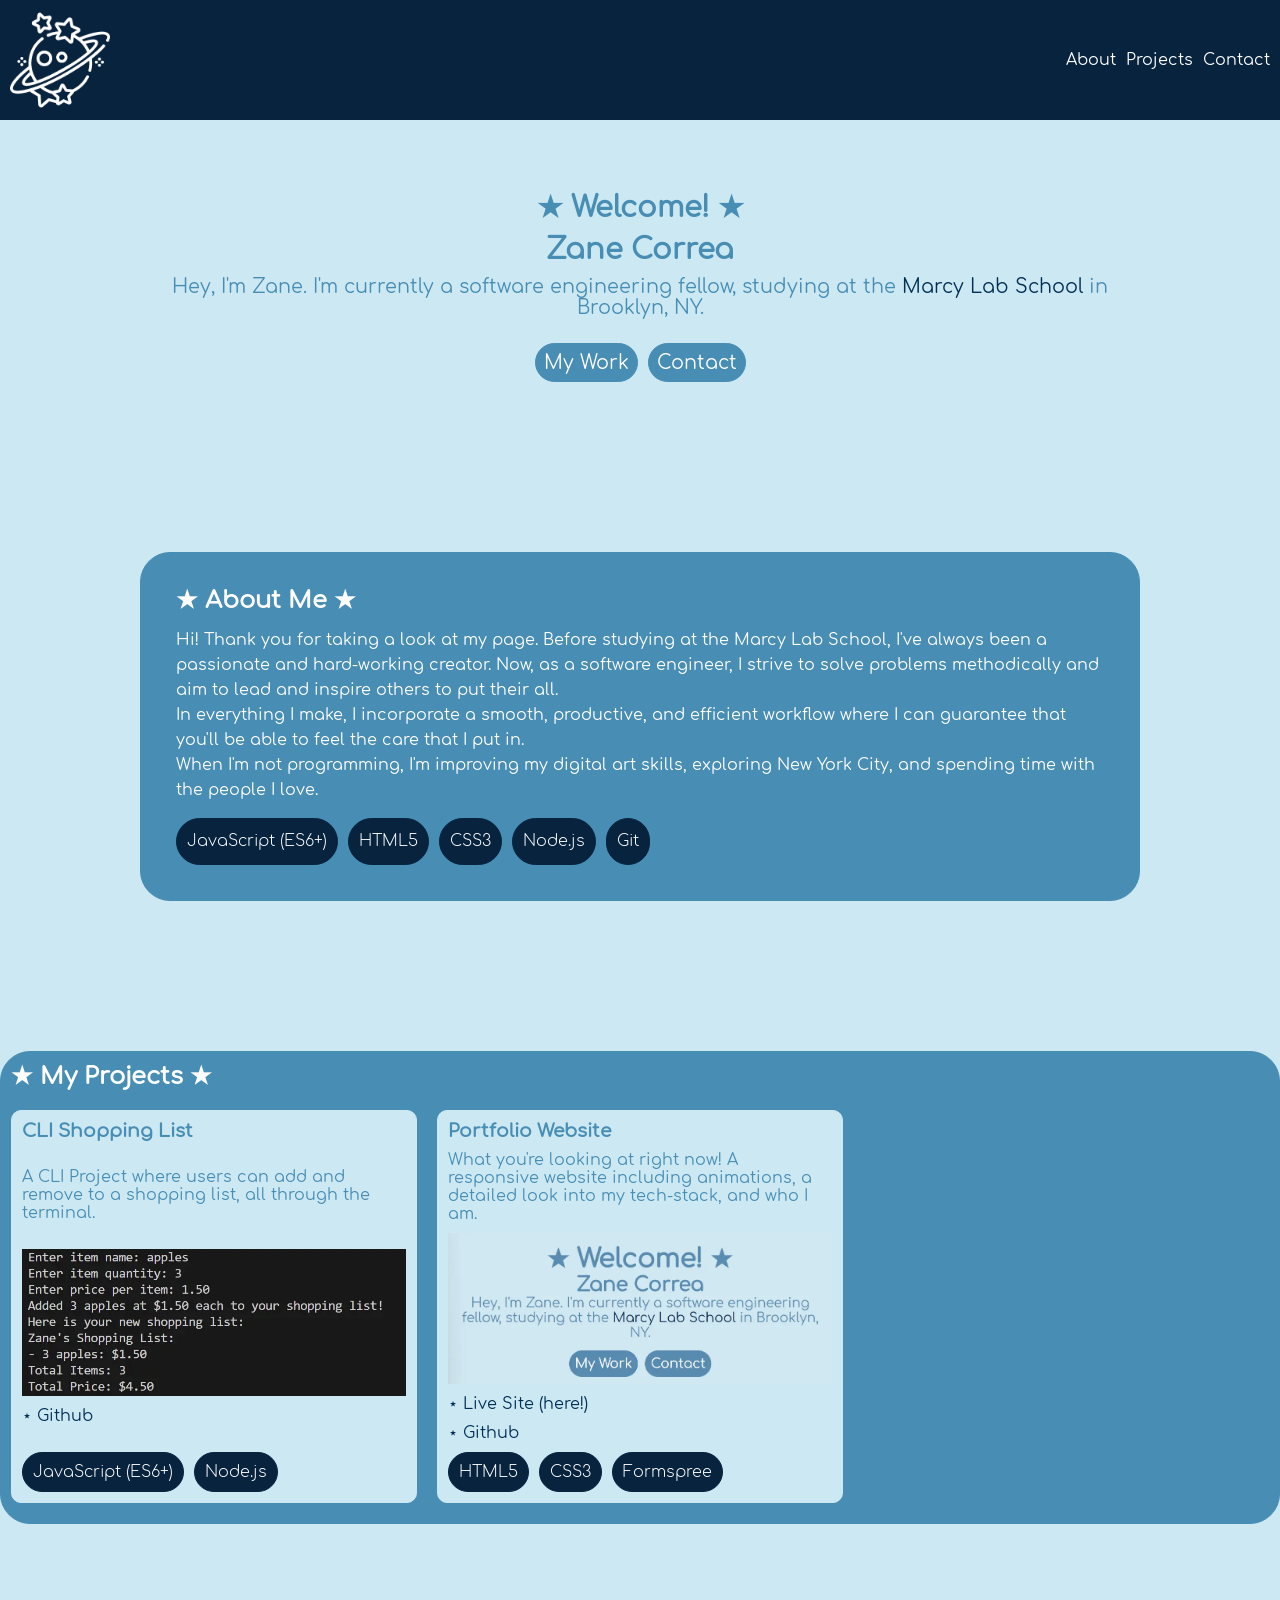
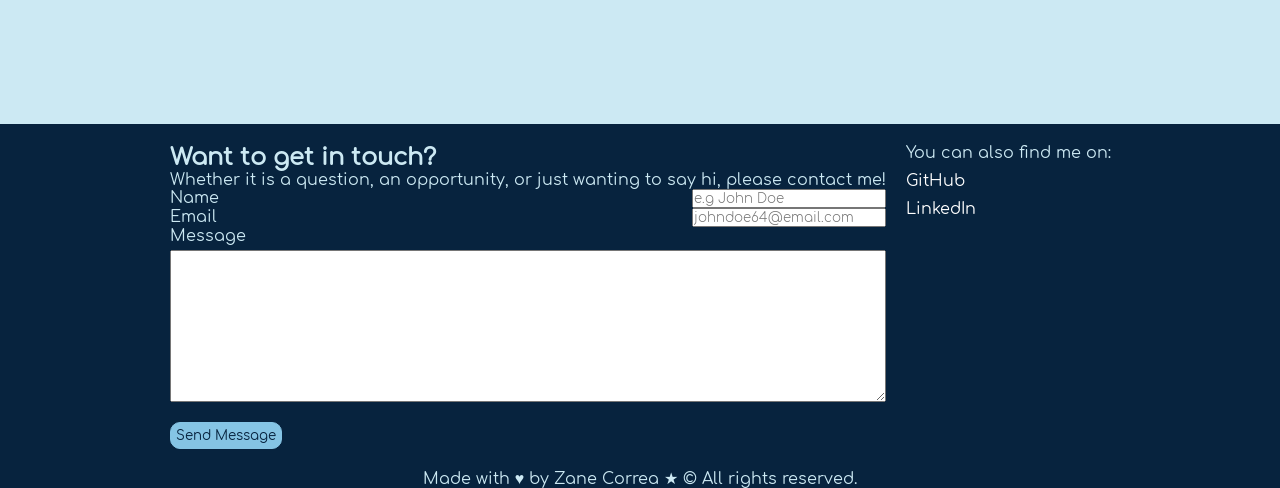
==== index.html @ d9006598 "added sticky header and hover nav animations" ====
<!DOCTYPE html>
<html lang="en">

<head>
    <meta charset="UTF-8">
    <meta name="viewport" content="width=device-width, initial-scale=1.0">
    <title>Zane C.</title>
    <link rel="stylesheet" href="style.css">
</head>

<body>
    <header>
        <img id="logo" src="img/headlogo.png" alt="Planet with stars">
        <nav>
            <ul>
                <li><a class="link" href="#about-me-container">About</a></li>
                <li><a class="link" href="#projects-container">Projects</a></li>
                <li><a class="link" href="#contact-form-container">Contact</a></li>
            </ul>
        </nav>
    </header>

    <main>
        <section id="hero-section">
            <h1>★ Welcome! ★</h1>
            <h2>Zane Correa</h2>
            <p>Hey, I'm Zane. I'm currently a software engineering fellow, studying at the <a
                    href="https://www.marcylabschool.org/">Marcy Lab School</a> in Brooklyn, NY.</p>
            <div>
                <a href="#projects-container">My Work</a>
                <a href="#contact-form-container">Contact</a>
            </div>
        </section>

        <section id="about-me-container">
            <h1>★ About Me ★</h1>
            <div id="bio">
                <p>Hi! Thank you for taking a look at my page. Before studying at the Marcy Lab School, I've always been
                    a passionate and hard-working creator. Now, as a software engineer, I strive to solve problems
                    methodically and aim to lead and inspire others to put their all.</p>
                <p>In everything I make, I incorporate a smooth, productive, and efficient workflow where I can
                    guarantee
                    that you'll be able to feel the care that I put in.</p>
                <p>When I'm not programming, I'm improving my digital art skills, exploring New York City, and spending
                    time with the people I love.</p>
            </div>

            <div>
                <ul id="tech-stack">
                    <li>JavaScript (ES6+)</li>
                    <li>HTML5</li>
                    <li>CSS3</li>
                    <li>Node.js</li>
                    <li>Git</li>
                </ul>
            </div>
        </section>


        <section id="projects-container">
            <h1>★ My Projects ★</h1>
            <ul id="projects-list">
                <li>
                    <h3>CLI Shopping List</h3>
                    <p>A CLI Project where users can add and remove to a shopping list, all through the terminal.</p>
                    <figure class="project-example">
                        <img src="img/shoppinglistexample.webp"
                            alt="Example of CLI Shopping List, showing adding items to the shopping list.">
                        <a href="https://github.com/ZaneC04/swe-project-1-cli-app">⋆ Github</a>
                    </figure>

                    <ul class="tech-list">
                        <li>
                            JavaScript (ES6+)</li>
                        <li>
                            Node.js
                        </li>
                    </ul>
                </li>
                <li>
                    <h3>Portfolio Website</h3>
                    <p>What you're looking at right now! A responsive website including animations, a detailed look into
                        my
                        tech-stack, and who I am.</p>
                    <figure class="project-example">
                        <img src="img/websiteexample.webp" alt="Screenshot of this website's hero section.">
                        <a href="https://zanec04.github.io/">⋆ Live Site (here!)</a>
                        <a href="https://github.com/ZaneC04/ZaneC04.github.io">⋆ Github</a>
                    </figure>
                    <ul class="tech-list">
                        <li>HTML5</li>
                        <li>CSS3</li>
                        <li>Formspree</li>
                    </ul>
                </li>
            </ul>
        </section>

        <section id="contact-form-container">
            <form method="post">
                <h2>Want to get in touch?</h2>
                <p>Whether it is a question, an opportunity, or just wanting to say hi, please contact me!</p>
                <div class="form-row">
                    <label for="name">Name</label>
                    <input type="text" name="name" id="name" required placeholder="e.g John Doe">
                </div>
                <div class="form-row">
                    <label for="email">Email</label>
                    <input type="text" name="email" id="email" required placeholder="johndoe64@email.com">
                </div>
                <div id="form-field">
                    <label for="message">Message</label>
                    <textarea name="message" id="message" cols="30" rows="10"
                        placeholder="Please type your message here...">
                    </textarea>
                </div>
                <button type="submit">Send Message</button>
            </form>
            <div id="contact-links-container">
                <p>You can also find me on:</p>
                <a class="link" href="">GitHub</a>
                <a class="link" href="">LinkedIn</a>
            </div>
        </section>

    </main>

    <footer>
        <p>Made with ♥️ by Zane Correa ★ © All rights reserved.</p>
    </footer>
</body>

</html>
---- style.css ----
:root {
    --background_color: #cce9f3;
    --accent_light: #85c4e4;
    --accent_dark: #488db4;
    --text_blue: #022f56;
    --text_black: #07233e;
    --font_family_bold: 'Comfortaa-Bold', Arial, sans-serif;
    --font_family_regular: 'Comfortaa-Regular', Arial, sans-serif;
    --font_family_light: 'Comfortaa-Light', Arial, sans-serif;
}

* {
    margin: 0;
    padding: 0;
    box-sizing: border-box;
}

html {
    scroll-behavior: smooth;
}


ul {
    list-style: none;
}

img {
    width: 100%;
}


/* colors */

body {
    font-family: var(--font_family_regular);
    background-color: var(--background_color);
    color: var(--accent_dark);
}

header {
    background-color: var(--text_black);
}

.nav-link {
    color: white;
}

#about-me-container {
    background-color: var(--accent_dark);
    color: white;
}

#contact-form-container {
    background-color: var(--text_black);
    color: var(--background_color);
}

#projects-container {
    background-color: var(--accent_dark);
    color: white;
}

.project-example>a {
    color: var(--text_blue);
}

footer {
    background-color: var(--text_black);
    color: var(--background_color);
}

button {
    background-color: var(--accent_light);
    color: var(--text_black);
}

#hero-section>div>a {
    background-color: var(--accent_dark);
}

#hero-section>p>a {
    color: var(--text_blue);
}

/* fonts */

@font-face {
    font-family: 'Comfortaa-Regular';
    src: url("fonts/Comfortaa-Regular.ttf") format('truetype');
}

@font-face {
    font-family: 'Comfortaa-Bold';
    src: url('fonts/Comfortaa-Bold.ttf') format('truetype');
}

@font-face {
    font-family: 'Comfortaa-Light';
    src: url('fonts/Comfortaa-Light.ttf') format('truetype');
}

#tech-stack,
.tech-list {
    font-family: var(--font_family_light);
}

/* text styling */

.link {
    text-decoration: none;
    color: white;
}

/* header styling */

header,
nav>ul {
    display: flex;
    justify-content: space-between;
    align-items: center;
}

header {
    padding: 10px;
}

nav>ul {
    gap: 10px;
}


#logo {
    max-width: 100px;
}

/* hero section styling */

#hero-section {
    display: flex;
    flex-direction: column;
    text-align: center;
    max-width: 1000px;
    margin: auto;
    padding: 20px;
    font-size: larger;
    margin-bottom: 150px;
    margin-top: 50px;
    gap: 10px;
}

#hero-section>p>a {
    text-decoration: none;

}


#hero-section>div {
    display: flex;
    justify-content: center;
    gap: 10px;
}

#hero-section>div>a {
    text-decoration: none;
    color: white;
    border: 1px solid var(--accent_dark);
    padding: 8px;
    border-radius: 50px;
    margin-top: 15px;
}

/* about me styling */

#about-me-container {
    padding: 35px;
    border: 1px solid var(--accent_dark);
    border-radius: 30px;
    display: flex;
    flex-direction: column;
    line-height: 25px;
    max-width: 1000px;
    margin: auto;
    margin-bottom: 150px;
    margin-top: 50px;
    gap: 15px;
}

#tech-stack {
    display: flex;
    gap: 10px;
}

#tech-stack>li {
    display: flex;
    align-items: center;
    background-color: var(--text_black);
    padding: 10px;
    border: 1px solid var(--text_black);
    border-radius: 50px;
}

/* projects styling */

#projects-container {
    margin: auto;
    display: flex;
    flex-direction: column;
    margin: auto;
    max-width: 1300px;
    padding: 10px;
    padding-bottom: 20px;
    border: 1px solid var(--accent_dark);
    border-radius: 30px;
    margin-bottom: 200px;
}

#projects-list {
    display: grid;
    grid-template-columns: 1fr;
    gap: 20px;

}

#projects-container>h1 {
    padding-bottom: 20px;
}

#projects-list>li {
    padding: 10px;
    display: flex;
    flex-direction: column;
    gap: 10px;
    background-color: var(--background_color);
    color: var(--accent_dark);
    border: 1px solid var(--background_color);
    border-radius: 10px;
    justify-content: space-between;
}

#projects-list>li>a {
    color: var(--text_black);
    text-decoration: none;
}

.tech-list {
    display: flex;
    gap: 10px;
    align-items: center;
}

.project-example {
    display: flex;
    flex-direction: column;
    gap: 10px;
}

.project-example>img {
    max-width: 400px;
}

.project-example>a {
    text-decoration: none;
}


.tech-list>li {
    background-color: var(--text_black);
    color: white;
    padding: 10px;
    border: 1px solid var(--text_black);
    border-radius: 50px;
}

/* contact form styling */

#contact-form-container {
    margin-top: 50px;
    display: flex;
    padding: 20px;
    justify-content: center;
    gap: 20px;
}

.form-row {
    display: flex;
    gap: 20px;
    flex: 1;
    justify-content: space-between;
}

#form-field {
    display: flex;
    flex-direction: column;
    gap: 5px;
    margin-bottom: 20px;
}

#contact-form-container>#contact-links-container {
    display: flex;
    flex-direction: column;
    gap: 10px;
}

input,
textarea {
    font-family: var(--font_family_light);
}

button {
    border: 1px solid var(--accent_light);
    padding: 5px;
    border-radius: 10px;
    font-family: var(--font_family_regular);
}

/* footer styling */

footer {
    text-align: center;
}

/* link and button hover styling + animations */

.link {
    display: inline-block;
    position: relative;
}

.link:after {
    background: none repeat scroll 0 0 transparent;
    bottom: 0;
    content: "";
    height: 2px;
    left: 50%;
    position: absolute;
    background: #fff;
    transition: width 0.3s ease 0s, left 0.3s ease 0s;
    width: 0;
}

.link:hover:after {
    width: 100%;
    left: 0;
}

/* sticky header */

header {
    position: sticky;
    top: 0;
    scroll-margin-top: 10px;
}



/* media queries */

@media (min-width: 768px) {
    #projects-list {
        grid-template-columns: repeat(2, 1fr);
    }
}

@media (min-width: 992px) {
    #projects-list {
        grid-template-columns: repeat(3, 1fr);
    }
}
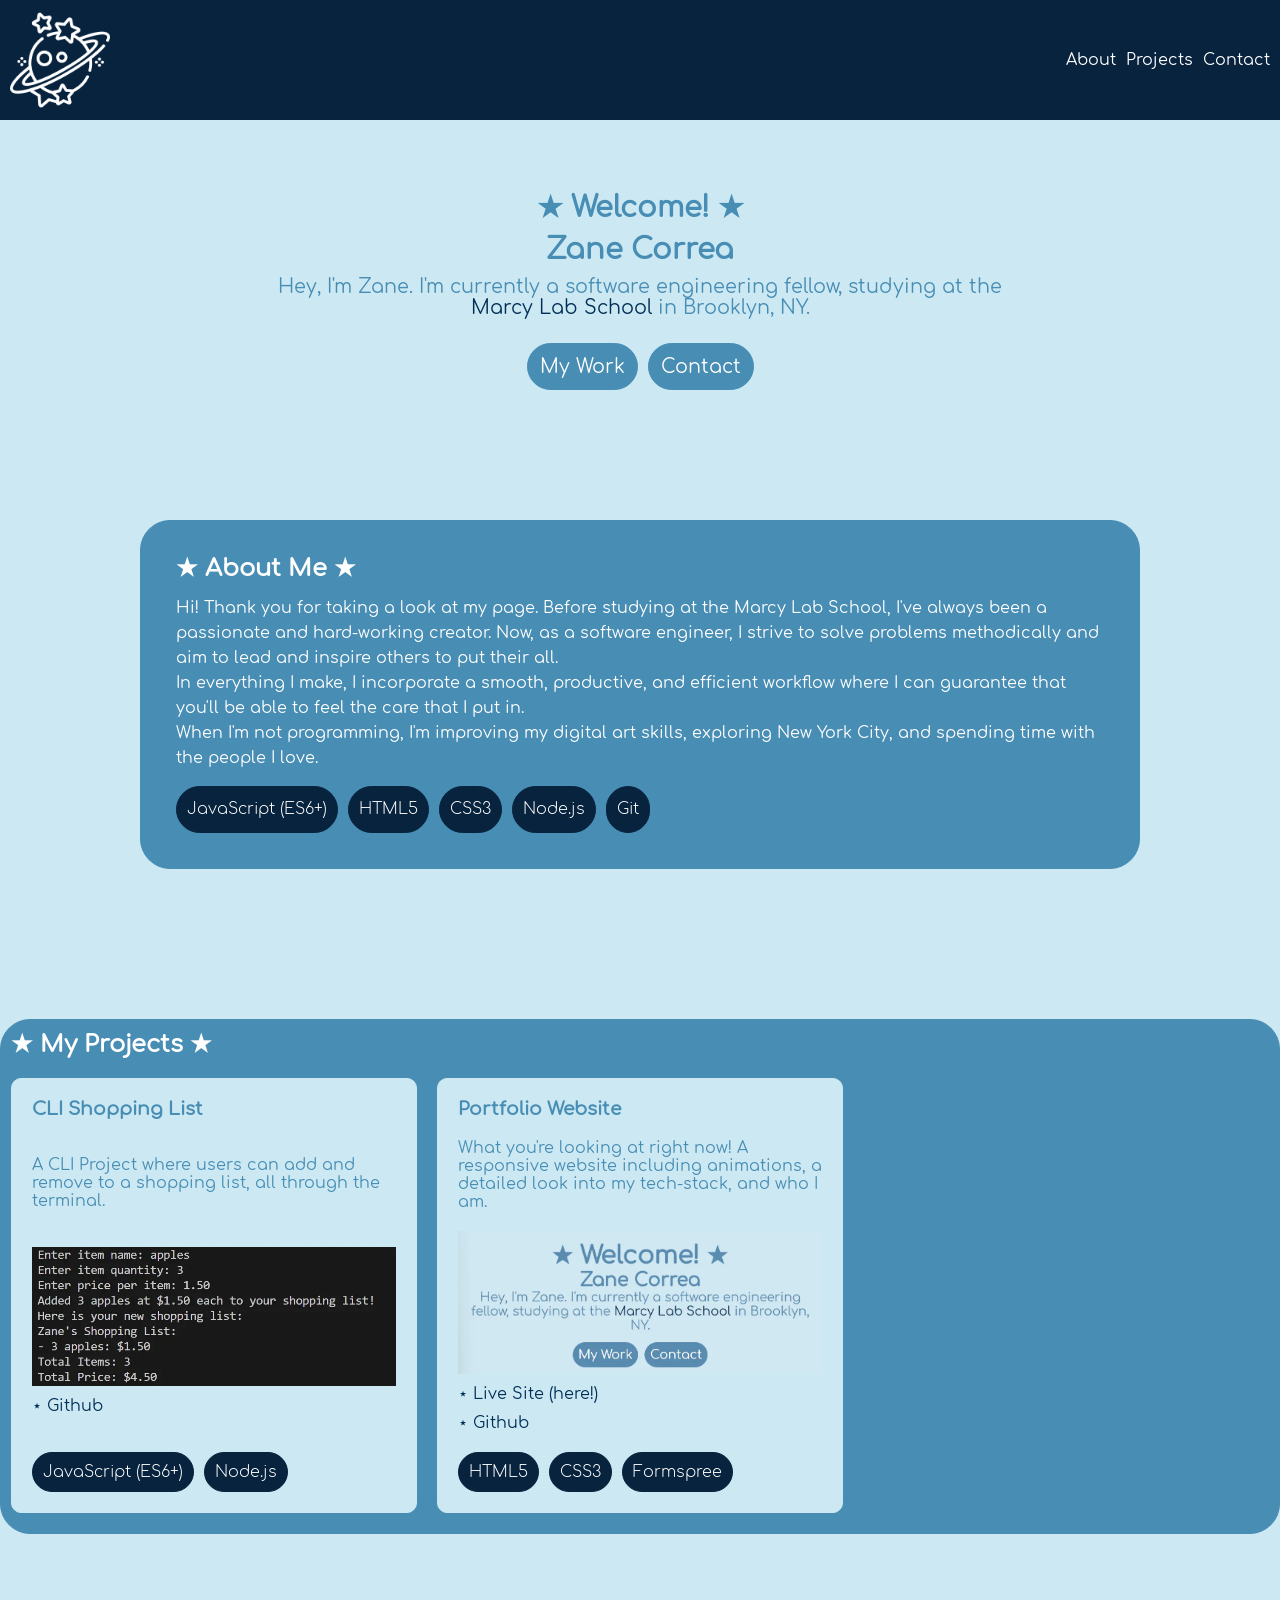
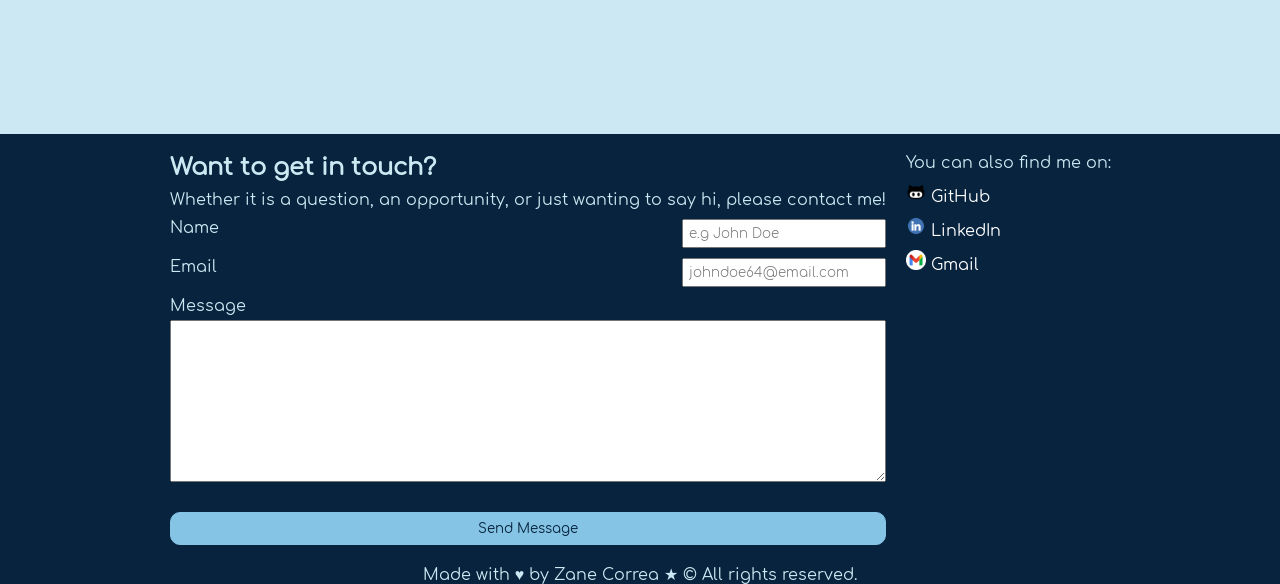
==== commit 158fbde5: "added more button + link hover animations, tweaked some styling" ====
--- a/index.html
+++ b/index.html
@@ -24,7 +24,7 @@
         <section id="hero-section">
             <h1>★ Welcome! ★</h1>
             <h2>Zane Correa</h2>
-            <p>Hey, I'm Zane. I'm currently a software engineering fellow, studying at the <a
+            <p>Hey, I'm Zane. I'm currently a software engineering fellow, studying at the <br><a
                     href="https://www.marcylabschool.org/">Marcy Lab School</a> in Brooklyn, NY.</p>
             <div>
                 <a href="#projects-container">My Work</a>
@@ -66,7 +66,7 @@
                     <figure class="project-example">
                         <img src="img/shoppinglistexample.webp"
                             alt="Example of CLI Shopping List, showing adding items to the shopping list.">
-                        <a href="https://github.com/ZaneC04/swe-project-1-cli-app">⋆ Github</a>
+                        <a class="project-link" href="https://github.com/ZaneC04/swe-project-1-cli-app">⋆ Github</a>
                     </figure>
 
                     <ul class="tech-list">
@@ -84,8 +84,8 @@
                         tech-stack, and who I am.</p>
                     <figure class="project-example">
                         <img src="img/websiteexample.webp" alt="Screenshot of this website's hero section.">
-                        <a href="https://zanec04.github.io/">⋆ Live Site (here!)</a>
-                        <a href="https://github.com/ZaneC04/ZaneC04.github.io">⋆ Github</a>
+                        <a class="project-link" href="https://zanec04.github.io/">⋆ Live Site (here!)</a>
+                        <a class="project-link" href="https://github.com/ZaneC04/ZaneC04.github.io">⋆ Github</a>
                     </figure>
                     <ul class="tech-list">
                         <li>HTML5</li>
@@ -97,7 +97,7 @@
         </section>
 
         <section id="contact-form-container">
-            <form method="post">
+            <form action="https://formspree.io/f/mzdrvwqp" method="post">
                 <h2>Want to get in touch?</h2>
                 <p>Whether it is a question, an opportunity, or just wanting to say hi, please contact me!</p>
                 <div class="form-row">
@@ -118,8 +118,22 @@
             </form>
             <div id="contact-links-container">
                 <p>You can also find me on:</p>
-                <a class="link" href="">GitHub</a>
-                <a class="link" href="">LinkedIn</a>
+                <div>
+
+                    <a class="link" href="https://github.com/ZaneC04"> <img src="img/githublogo.png" alt="github logo">
+                        GitHub</a>
+                </div>
+                <div>
+
+                    <a class="link" href="https://www.linkedin.com/in/samzcorrea/"><img src="img/linkedinlogo.png"
+                            alt="linkedin logo"> LinkedIn</a>
+                </div>
+                <div>
+
+                    <a class="link" href="mailto:zenithzsc@gmail.com"><img src="img/emaillogo.png" alt="email logo">
+                        Gmail</a>
+                </div>
+
             </div>
         </section>
 
--- a/style.css
+++ b/style.css
@@ -143,7 +143,7 @@
     margin: auto;
     padding: 20px;
     font-size: larger;
-    margin-bottom: 150px;
+    margin-bottom: 110px;
     margin-top: 50px;
     gap: 10px;
 }
@@ -154,6 +154,7 @@
 }
 
 
+
 #hero-section>div {
     display: flex;
     justify-content: center;
@@ -164,7 +165,7 @@
     text-decoration: none;
     color: white;
     border: 1px solid var(--accent_dark);
-    padding: 8px;
+    padding: 12px;
     border-radius: 50px;
     margin-top: 15px;
 }
@@ -188,6 +189,7 @@
 #tech-stack {
     display: flex;
     gap: 10px;
+    flex-wrap: wrap;
 }
 
 #tech-stack>li {
@@ -226,10 +228,10 @@
 }
 
 #projects-list>li {
-    padding: 10px;
-    display: flex;
-    flex-direction: column;
-    gap: 10px;
+    padding: 20px;
+    display: flex;
+    flex-direction: column;
+    gap: 20px;
     background-color: var(--background_color);
     color: var(--accent_dark);
     border: 1px solid var(--background_color);
@@ -271,6 +273,10 @@
     border-radius: 50px;
 }
 
+.project-link {
+    max-width: fit-content;
+}
+
 /* contact form styling */
 
 #contact-form-container {
@@ -301,14 +307,21 @@
     gap: 10px;
 }
 
+form {
+    display: flex;
+    gap: 10px;
+    flex-direction: column;
+}
+
 input,
 textarea {
     font-family: var(--font_family_light);
+    padding: 5px;
 }
 
 button {
     border: 1px solid var(--accent_light);
-    padding: 5px;
+    padding: 8px;
     border-radius: 10px;
     font-family: var(--font_family_regular);
 }
@@ -319,10 +332,20 @@
     text-align: center;
 }
 
+#contact-links-container>div>div {
+    gap: 5px;
+}
+
+.link img {
+    max-width: 20px;
+    max-height: 20px;
+}
+
+
+
 /* link and button hover styling + animations */
 
 .link {
-    display: inline-block;
     position: relative;
 }
 
@@ -343,15 +366,83 @@
     left: 0;
 }
 
+#hero-section>p>a {
+    position: relative;
+}
+
+#hero-section>p>a:after {
+    background: none repeat scroll 0 0 transparent;
+    bottom: 0;
+    content: "";
+    height: 2px;
+    left: 50%;
+    position: absolute;
+    background: var(--text_black);
+    transition: width 0.3s ease 0s, left 0.3s ease 0s;
+    width: 0;
+}
+
+#hero-section>p>a:hover:after {
+    width: 100%;
+    left: 0;
+}
+
+.project-link {
+    position: relative;
+}
+
+.project-link::after {
+    background: none repeat scroll 0 0 transparent;
+    bottom: 0;
+    content: "";
+    height: 2px;
+    left: 50%;
+    position: absolute;
+    background: var(--text_black);
+    transition: width 0.3s ease 0s, left 0.3s ease 0s;
+    width: 0;
+}
+
+.project-link:hover::after {
+    width: 100%;
+    left: 0;
+}
+
+#hero-section>div>a {
+    transition: transform 0.2s ease, box-shadow 0.2s ease, background-color 0.2s ease;
+}
+
+#hero-section>div>a:hover {
+    transform: translateY(-2px);
+    box-shadow: 0px 4px 12px;
+    background-color: var(--text_blue);
+}
+
+button {
+    transition: transform 0.2s ease, box-shadow 0.2s ease, background-color 0.2s ease;
+}
+
+button:hover {
+    transform: translateY(-2px);
+    box-shadow: 0px 4px 12px;
+    background-color: var(--background_color);
+    border-color: var(--background_color);
+}
+
 /* sticky header */
 
 header {
     position: sticky;
     top: 0;
-    scroll-margin-top: 10px;
-}
-
-
+    z-index: 1000;
+}
+
+#projects-container,
+#about-me-container,
+#hero-section,
+#contact-form-container {
+    scroll-margin-top: 120px;
+}
 
 /* media queries */
 
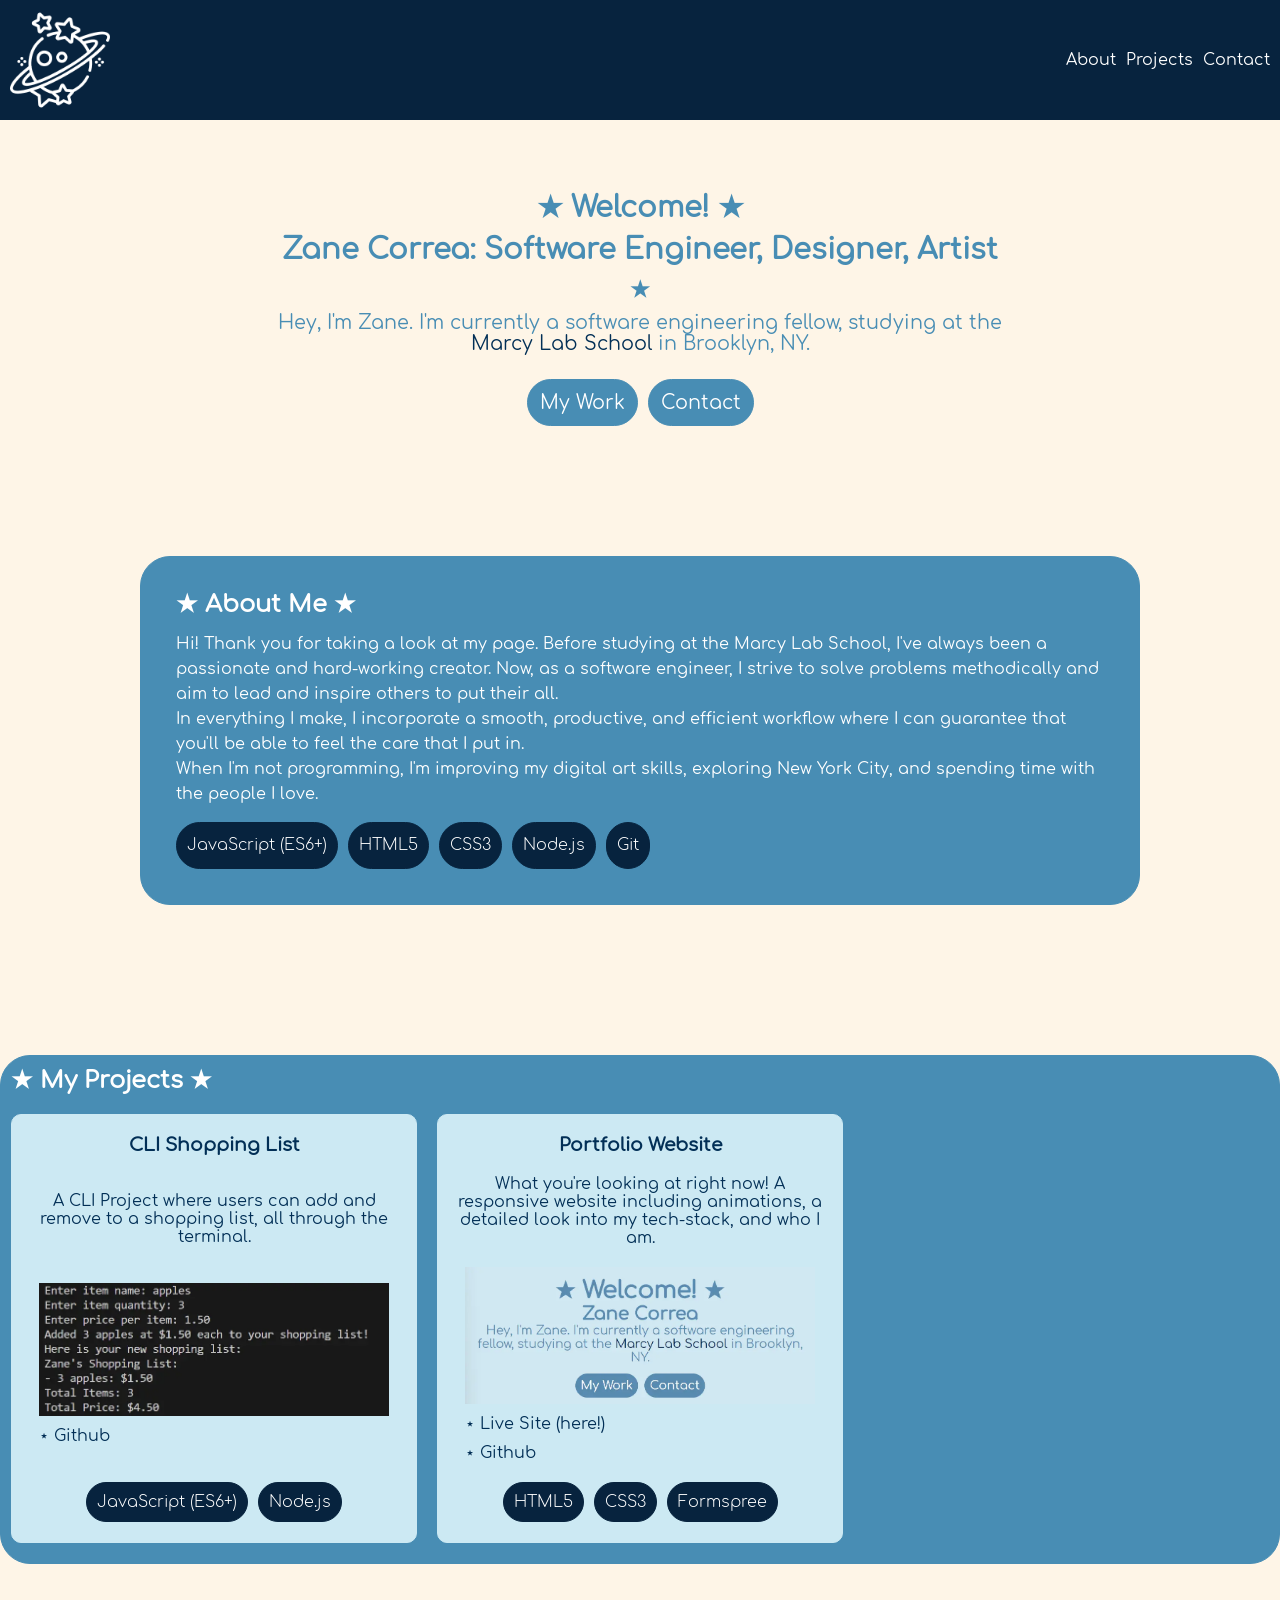
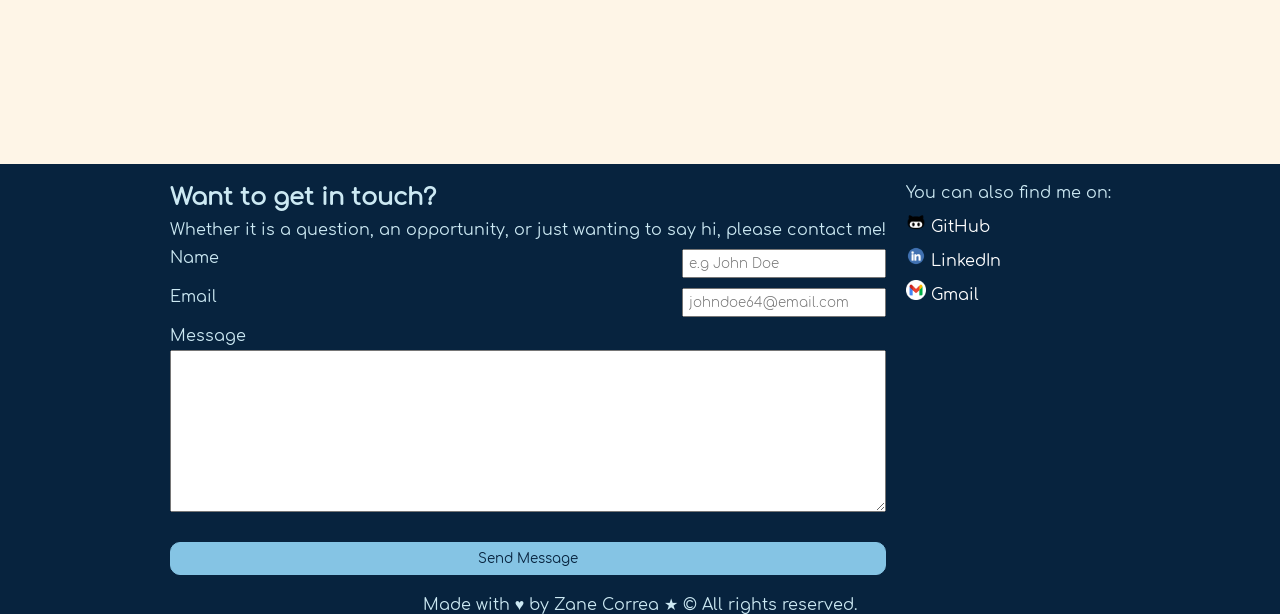
==== commit daf976b3: "added to hero section html, centered project example text and image and updated color" ====
--- a/index.html
+++ b/index.html
@@ -23,7 +23,8 @@
     <main>
         <section id="hero-section">
             <h1>★ Welcome! ★</h1>
-            <h2>Zane Correa</h2>
+            <h2>Zane Correa: Software Engineer, Designer, Artist</h2>
+            <h3>★</h3>
             <p>Hey, I'm Zane. I'm currently a software engineering fellow, studying at the <br><a
                     href="https://www.marcylabschool.org/">Marcy Lab School</a> in Brooklyn, NY.</p>
             <div>
@@ -110,7 +111,7 @@
                 </div>
                 <div id="form-field">
                     <label for="message">Message</label>
-                    <textarea name="message" id="message" cols="30" rows="10"
+                    <textarea name="message" id="message" cols="30" rows="10" maxlength="300"
                         placeholder="Please type your message here...">
                     </textarea>
                 </div>
--- a/style.css
+++ b/style.css
@@ -1,9 +1,11 @@
 :root {
     --background_color: #cce9f3;
+    --background-extra: #Fef5e7;
     --accent_light: #85c4e4;
     --accent_dark: #488db4;
     --text_blue: #022f56;
     --text_black: #07233e;
+
     --font_family_bold: 'Comfortaa-Bold', Arial, sans-serif;
     --font_family_regular: 'Comfortaa-Regular', Arial, sans-serif;
     --font_family_light: 'Comfortaa-Light', Arial, sans-serif;
@@ -33,7 +35,7 @@
 
 body {
     font-family: var(--font_family_regular);
-    background-color: var(--background_color);
+    background-color: var(--background-extra);
     color: var(--accent_dark);
 }
 
@@ -79,6 +81,11 @@
 }
 
 #hero-section>p>a {
+    color: var(--text_blue);
+}
+
+#projects-list h3,
+#projects-list p {
     color: var(--text_blue);
 }
 
@@ -154,7 +161,6 @@
 }
 
 
-
 #hero-section>div {
     display: flex;
     justify-content: center;
@@ -237,6 +243,8 @@
     border: 1px solid var(--background_color);
     border-radius: 10px;
     justify-content: space-between;
+    align-items: center;
+    text-align: center;
 }
 
 #projects-list>li>a {
@@ -257,7 +265,7 @@
 }
 
 .project-example>img {
-    max-width: 400px;
+    max-width: 350px;
 }
 
 .project-example>a {
@@ -343,7 +351,7 @@
 
 
 
-/* link and button hover styling + animations */
+/* link, button and project example hover styling + animations */
 
 .link {
     position: relative;
@@ -429,6 +437,18 @@
     border-color: var(--background_color);
 }
 
+#projects-list>li,
+#projects-list>figure {
+    transition: transform 0.2s ease, box-shadow 0.2s ease, background-color 0.2s ease;
+}
+
+#projects-list>li:hover,
+.project-link>figure:hover {
+    transform: translateY(-5px);
+    box-shadow: 0px 4px 12px;
+}
+
+
 /* sticky header */
 
 header {
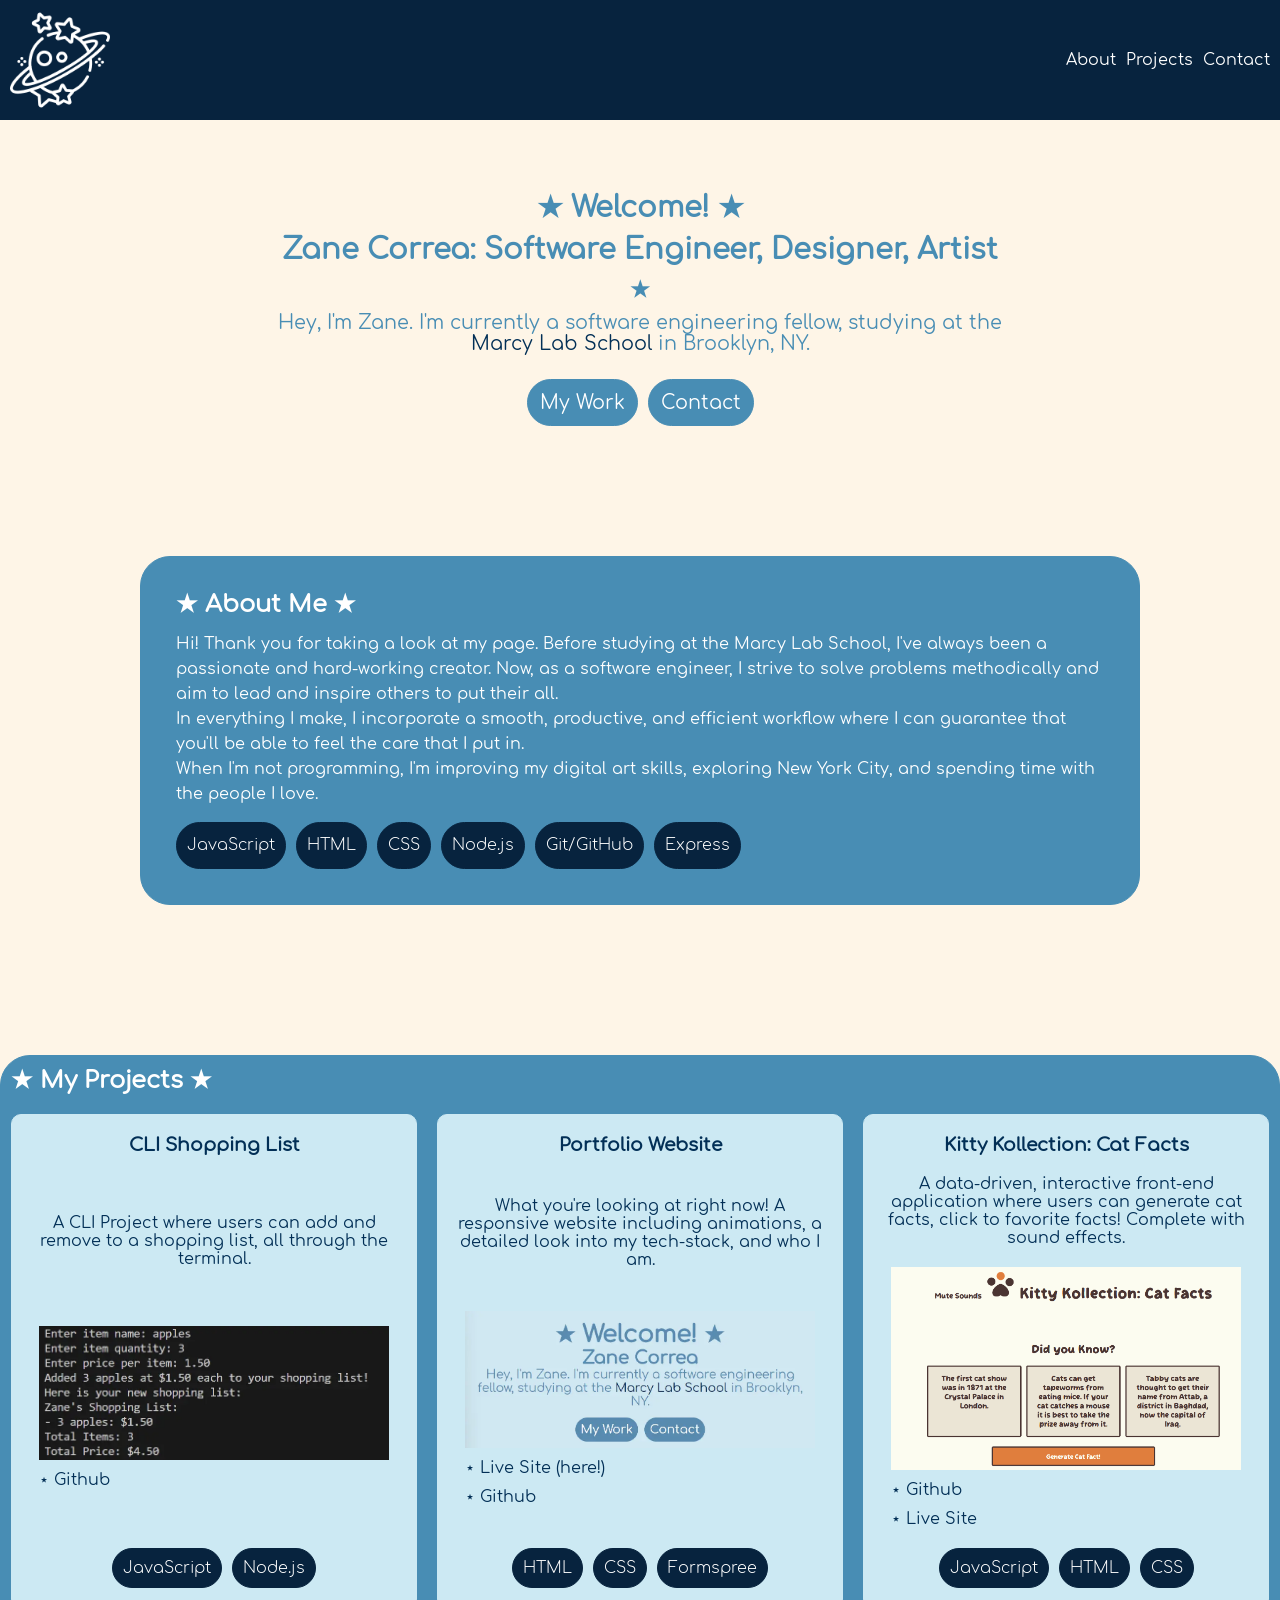
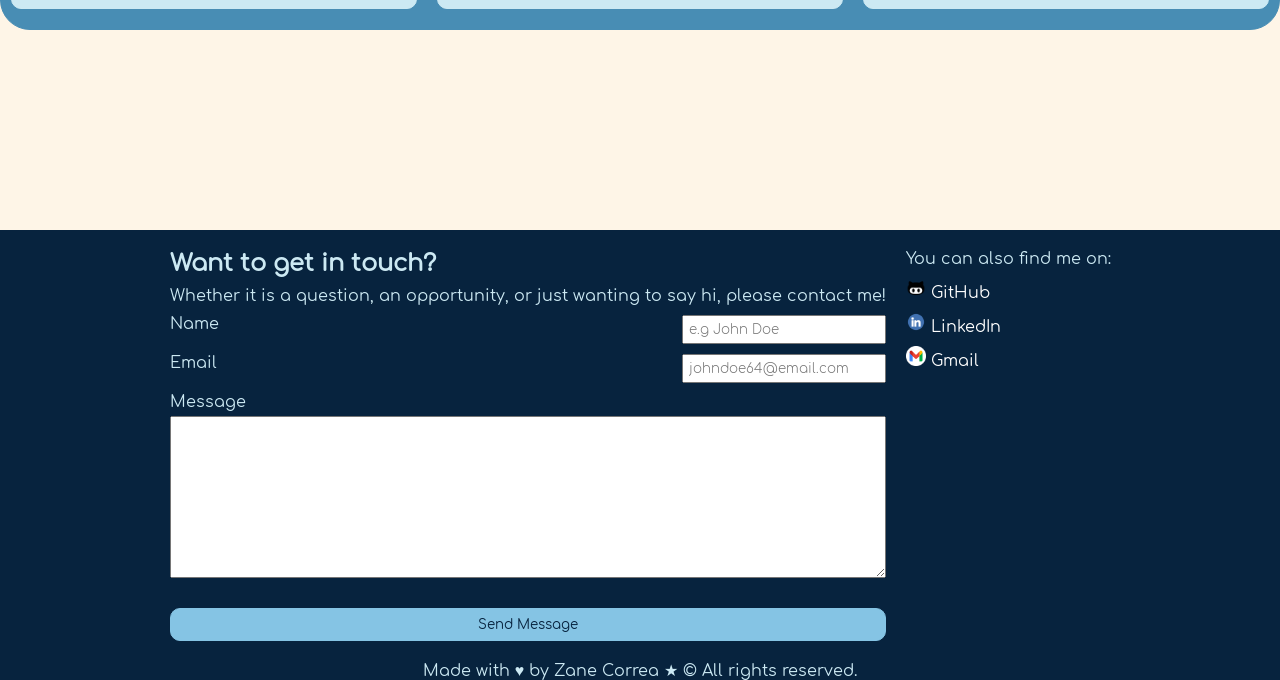
==== commit 4c005c69: "added mod 4 project to projects list" ====
--- a/index.html
+++ b/index.html
@@ -48,11 +48,12 @@
 
             <div>
                 <ul id="tech-stack">
-                    <li>JavaScript (ES6+)</li>
-                    <li>HTML5</li>
-                    <li>CSS3</li>
+                    <li>JavaScript</li>
+                    <li>HTML</li>
+                    <li>CSS</li>
                     <li>Node.js</li>
-                    <li>Git</li>
+                    <li>Git/GitHub</li>
+                    <li>Express</li>
                 </ul>
             </div>
         </section>
@@ -72,7 +73,7 @@
 
                     <ul class="tech-list">
                         <li>
-                            JavaScript (ES6+)</li>
+                            JavaScript</li>
                         <li>
                             Node.js
                         </li>
@@ -89,9 +90,30 @@
                         <a class="project-link" href="https://github.com/ZaneC04/ZaneC04.github.io">⋆ Github</a>
                     </figure>
                     <ul class="tech-list">
-                        <li>HTML5</li>
-                        <li>CSS3</li>
+                        <li>HTML</li>
+                        <li>CSS</li>
                         <li>Formspree</li>
+                    </ul>
+                </li>
+                <li>
+                    <h3>Kitty Kollection: Cat Facts</h3>
+                    <p>A data-driven, interactive front-end application where users can generate cat facts, click to favorite facts! Complete with sound effects.</p>
+                    <figure class="project-example">
+                        <img src="img/mod4projectex.png"
+                            alt="Example of Kitty Kollection, showing three cat facts.">
+                        <a class="project-link" href="https://github.com/Naomi-Zane-mls/mod-4-project">⋆ Github</a>
+                        <a class="project-link" href="https://naomi-zane-mls.github.io/mod-4-project/">⋆ Live Site</a>
+                    </figure>
+
+                    <ul class="tech-list">
+                        <li>
+                            JavaScript </li>
+                        <li>
+                            HTML
+                        </li>
+                        <li>
+                            CSS
+                        </li>
                     </ul>
                 </li>
             </ul>
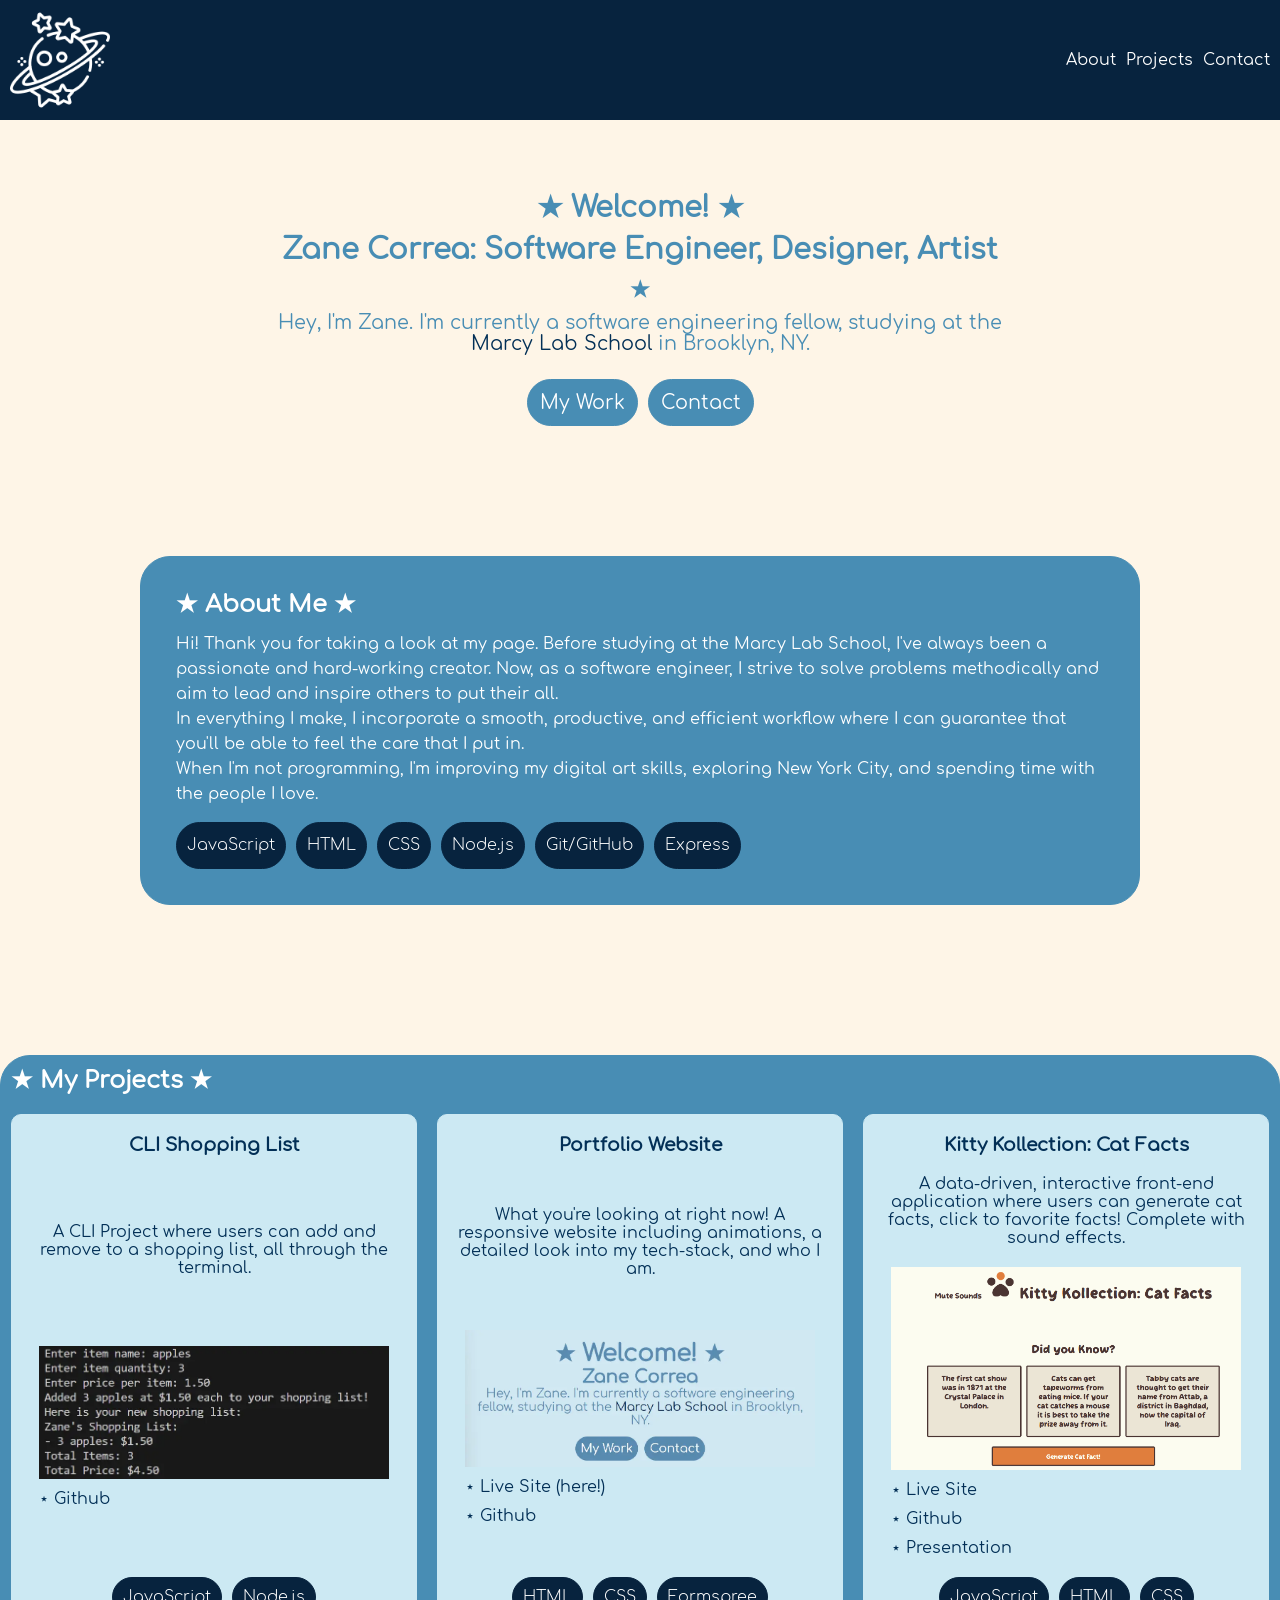
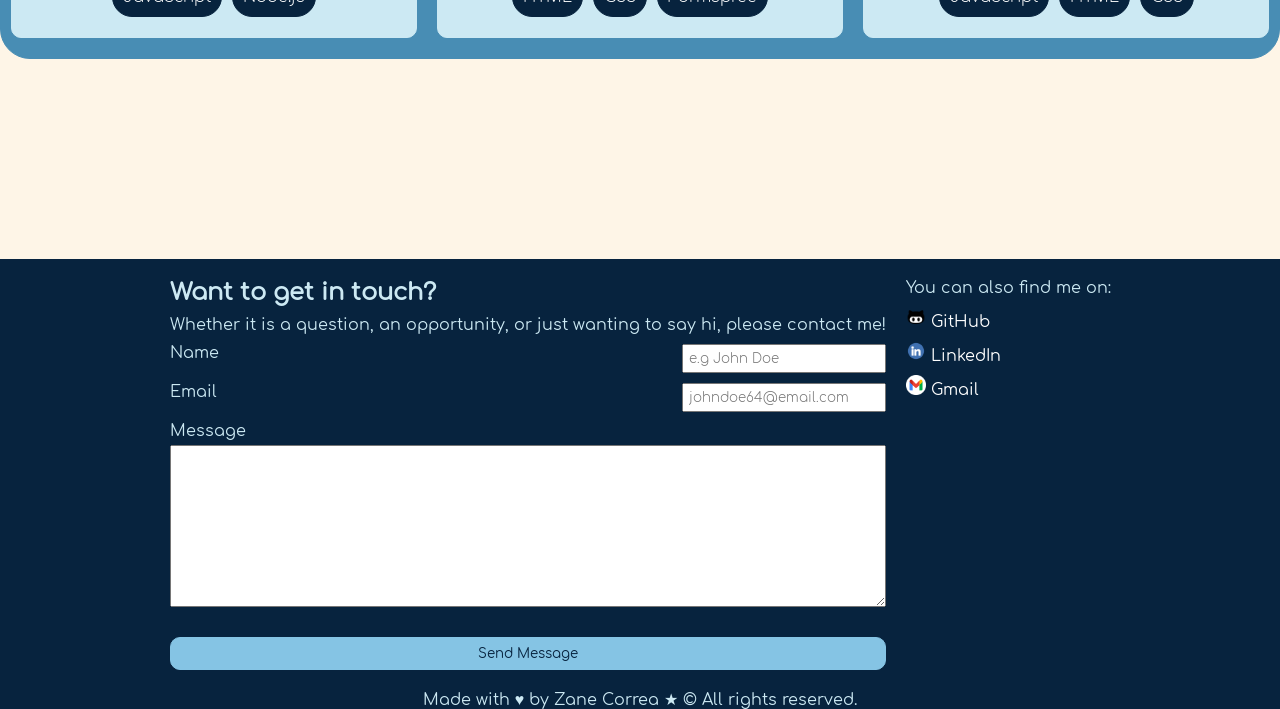
==== commit 0e3aeedb: "added presentation link" ====
--- a/index.html
+++ b/index.html
@@ -101,8 +101,9 @@
                     <figure class="project-example">
                         <img src="img/mod4projectex.png"
                             alt="Example of Kitty Kollection, showing three cat facts.">
+                        <a class="project-link" href="https://naomi-zane-mls.github.io/mod-4-project/">⋆ Live Site</a>
                         <a class="project-link" href="https://github.com/Naomi-Zane-mls/mod-4-project">⋆ Github</a>
-                        <a class="project-link" href="https://naomi-zane-mls.github.io/mod-4-project/">⋆ Live Site</a>
+                        <a class="project-link" href="https://docs.google.com/presentation/d/18wnd5J9h0lLeqBeUwmxqfwFhi6kCWDTFrW-OV5FdgIQ/edit?usp=sharing">⋆ Presentation</a>
                     </figure>
 
                     <ul class="tech-list">
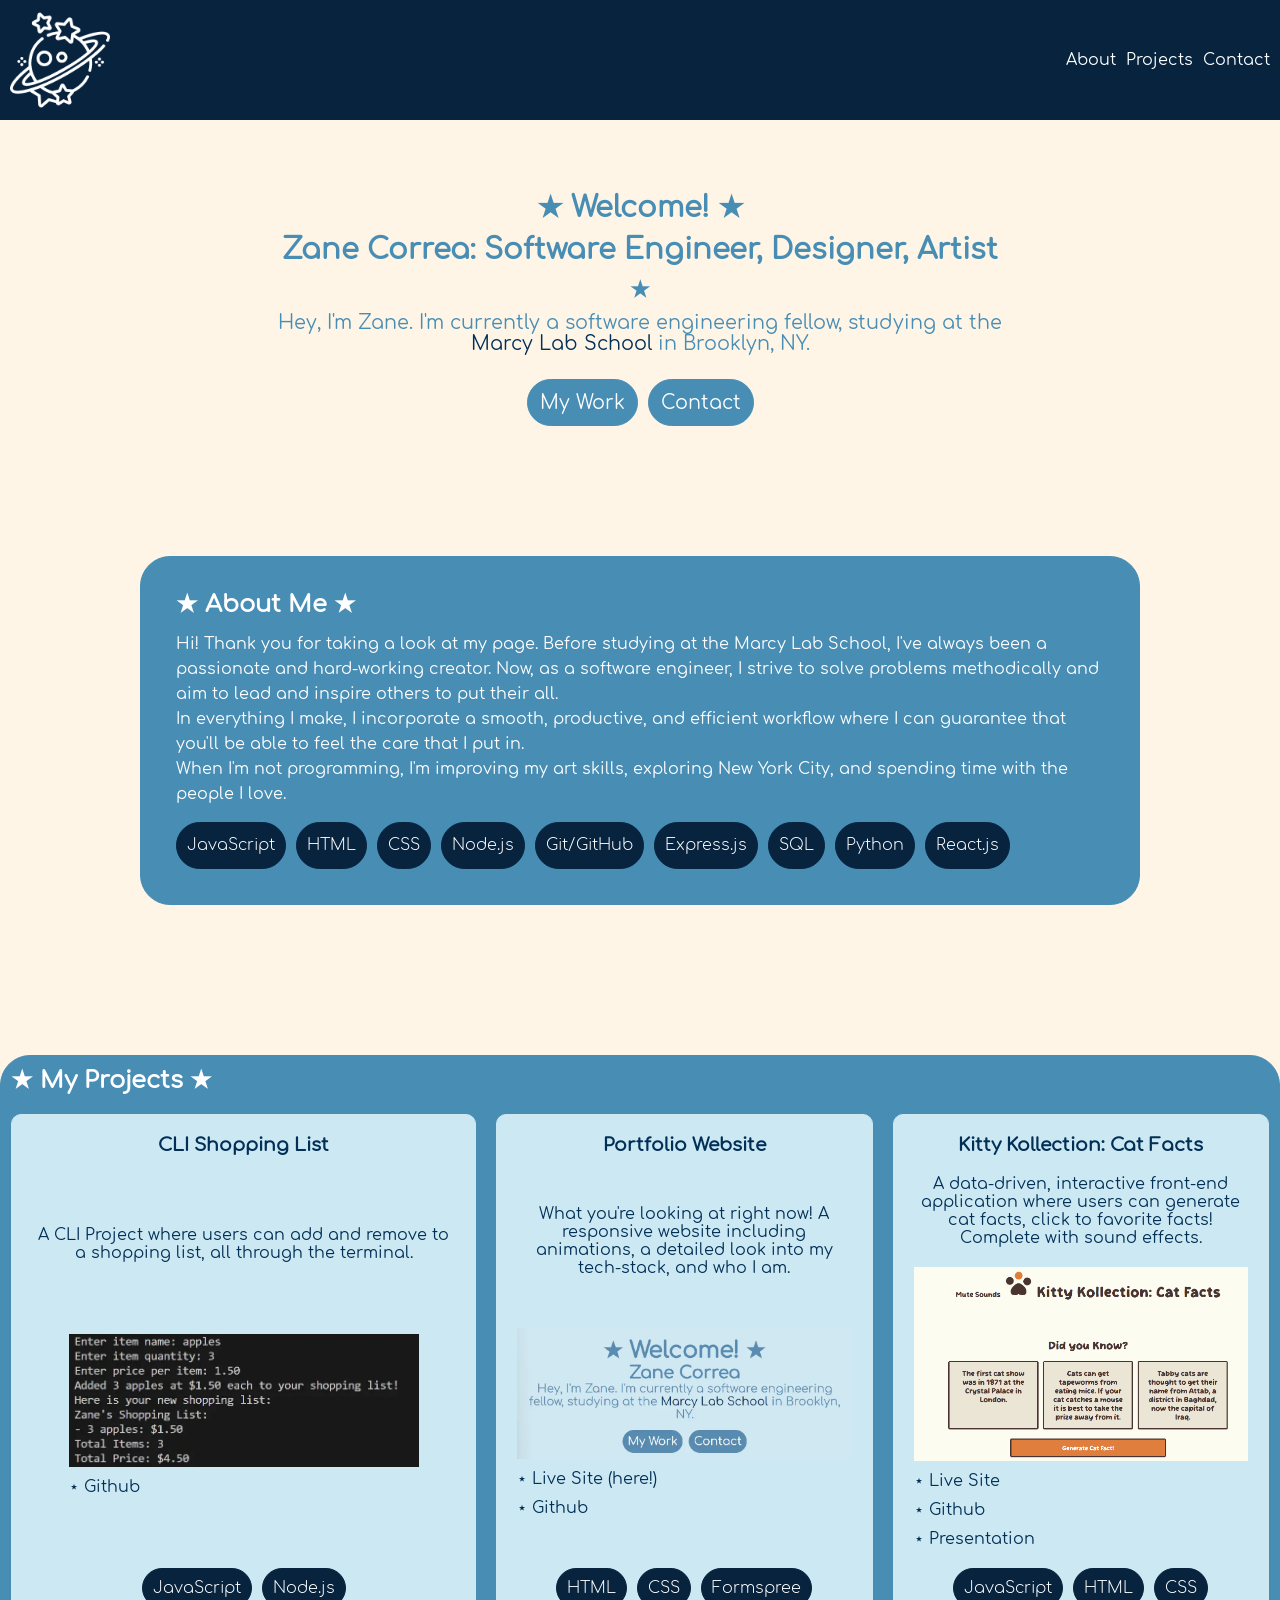
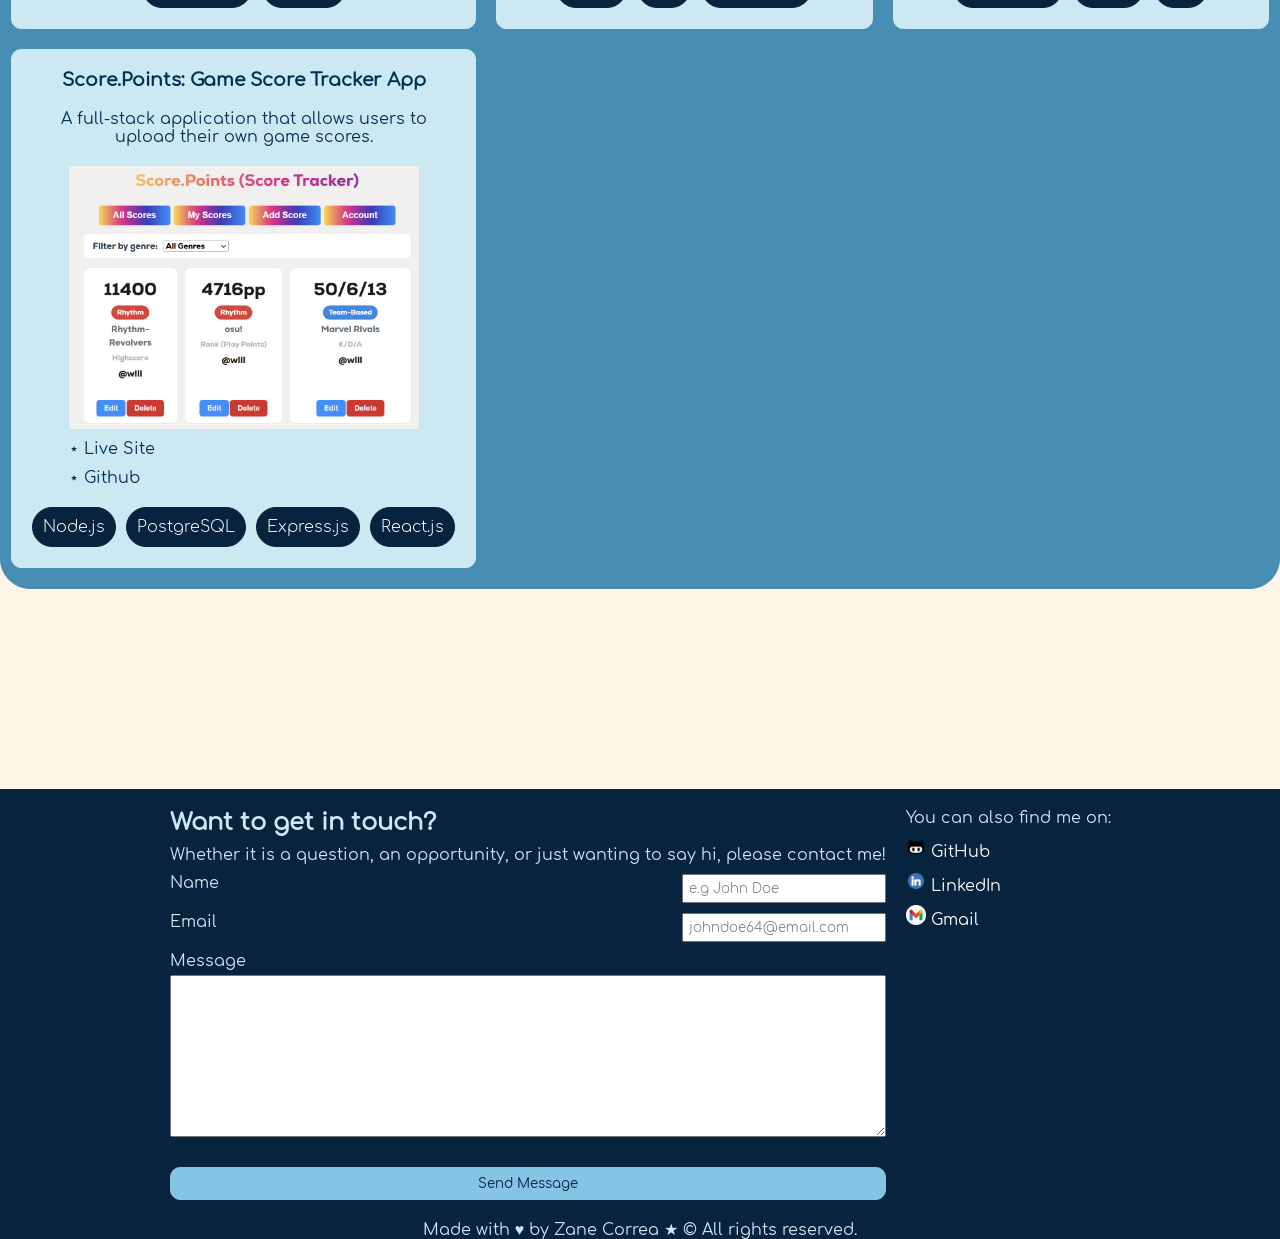
==== commit 4610cc62: "added most recent project" ====
--- a/index.html
+++ b/index.html
@@ -42,7 +42,7 @@
                 <p>In everything I make, I incorporate a smooth, productive, and efficient workflow where I can
                     guarantee
                     that you'll be able to feel the care that I put in.</p>
-                <p>When I'm not programming, I'm improving my digital art skills, exploring New York City, and spending
+                <p>When I'm not programming, I'm improving my art skills, exploring New York City, and spending
                     time with the people I love.</p>
             </div>
 
@@ -53,7 +53,10 @@
                     <li>CSS</li>
                     <li>Node.js</li>
                     <li>Git/GitHub</li>
-                    <li>Express</li>
+                    <li>Express.js</li>
+                    <li>SQL</li>
+                    <li>Python</li>
+                    <li>React.js</li>
                 </ul>
             </div>
         </section>
@@ -117,6 +120,25 @@
                         </li>
                     </ul>
                 </li>
+                <li>
+                    <h3>Score.Points: Game Score Tracker App</h3>
+                    <p>A full-stack application that allows users to upload their own game scores.</p>
+                    <figure class="project-example">
+                        <img src="img/fullstackappexample.png"
+                            alt="Example of Score.Points, showing user-added scores in several games.">
+                        <a class="project-link" href="https://full-stack-project-remix-zanec04.onrender.com/">⋆ Live Site</a>
+                        <a class="project-link" href="https://github.com/The-Marcy-Lab-School-Assignments/full-stack-project-remix-ZaneC04/tree/draft">⋆ Github</a>
+                    </figure>
+
+                    <ul class="tech-list">
+                        <li>
+                            Node.js
+                        </li>
+                        <li>PostgreSQL</li>
+                        <li>Express.js</li>
+                        <li>React.js</li>
+                    </ul>
+                </li>
             </ul>
         </section>
 
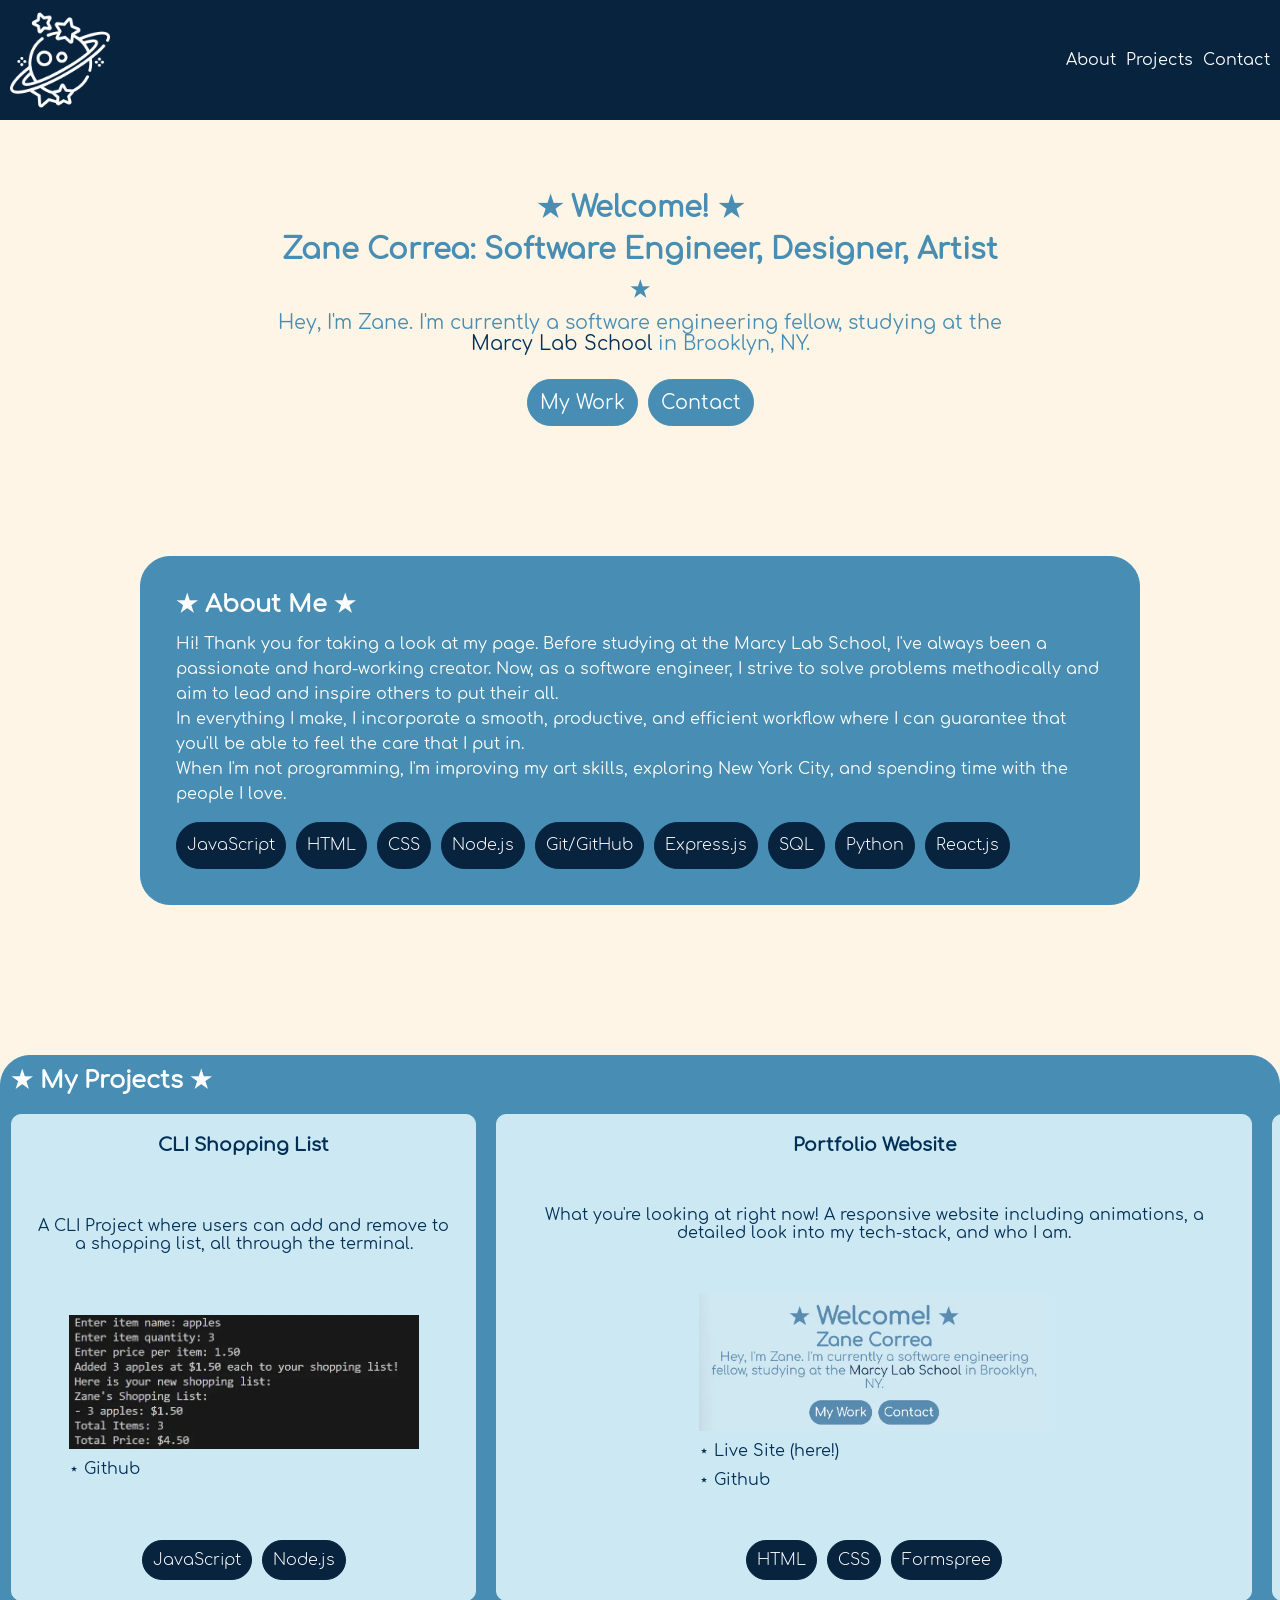
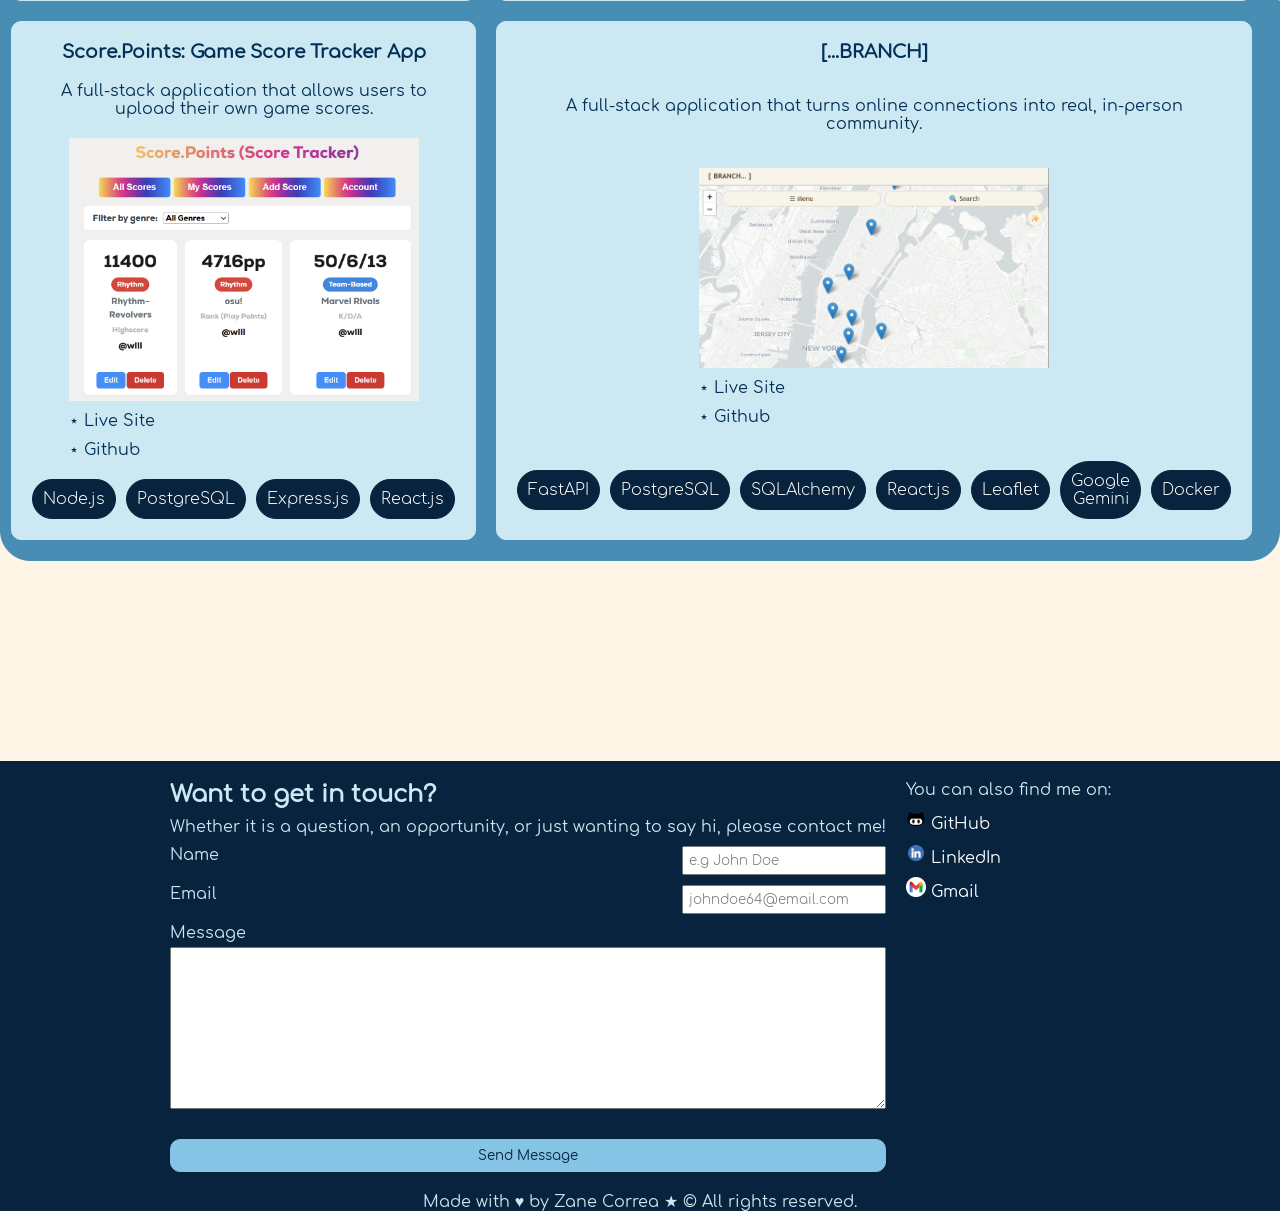
==== commit 4b57491f: "added capstone project" ====
--- a/index.html
+++ b/index.html
@@ -139,6 +139,28 @@
                         <li>React.js</li>
                     </ul>
                 </li>
+                <li>
+                    <h3>[...BRANCH]</h3>
+                    <p>A full-stack application that turns online connections into real, in-person community.</p>
+                    <figure class="project-example">
+                        <img src="img/branchprojectexample.png"
+                            alt="Example of Score.Points, showing user-added scores in several games.">
+                        <a class="project-link" href="https://branch-ql0d.onrender.com">⋆ Live Site</a>
+                        <a class="project-link" href="https://github.com/C-Z-G-E-Team-5-AI-Applied-Residency/Branch-Community-Builder">⋆ Github</a>
+                    </figure>
+
+                    <ul class="tech-list">
+                        <li>
+                            FastAPI
+                        </li>
+                        <li>PostgreSQL</li>
+                        <li>SQLAlchemy</li>
+                        <li>React.js</li>
+                        <li>Leaflet</li>
+                        <li>Google Gemini</li>
+                        <li>Docker</li>
+                    </ul>
+                </li>
             </ul>
         </section>
 
